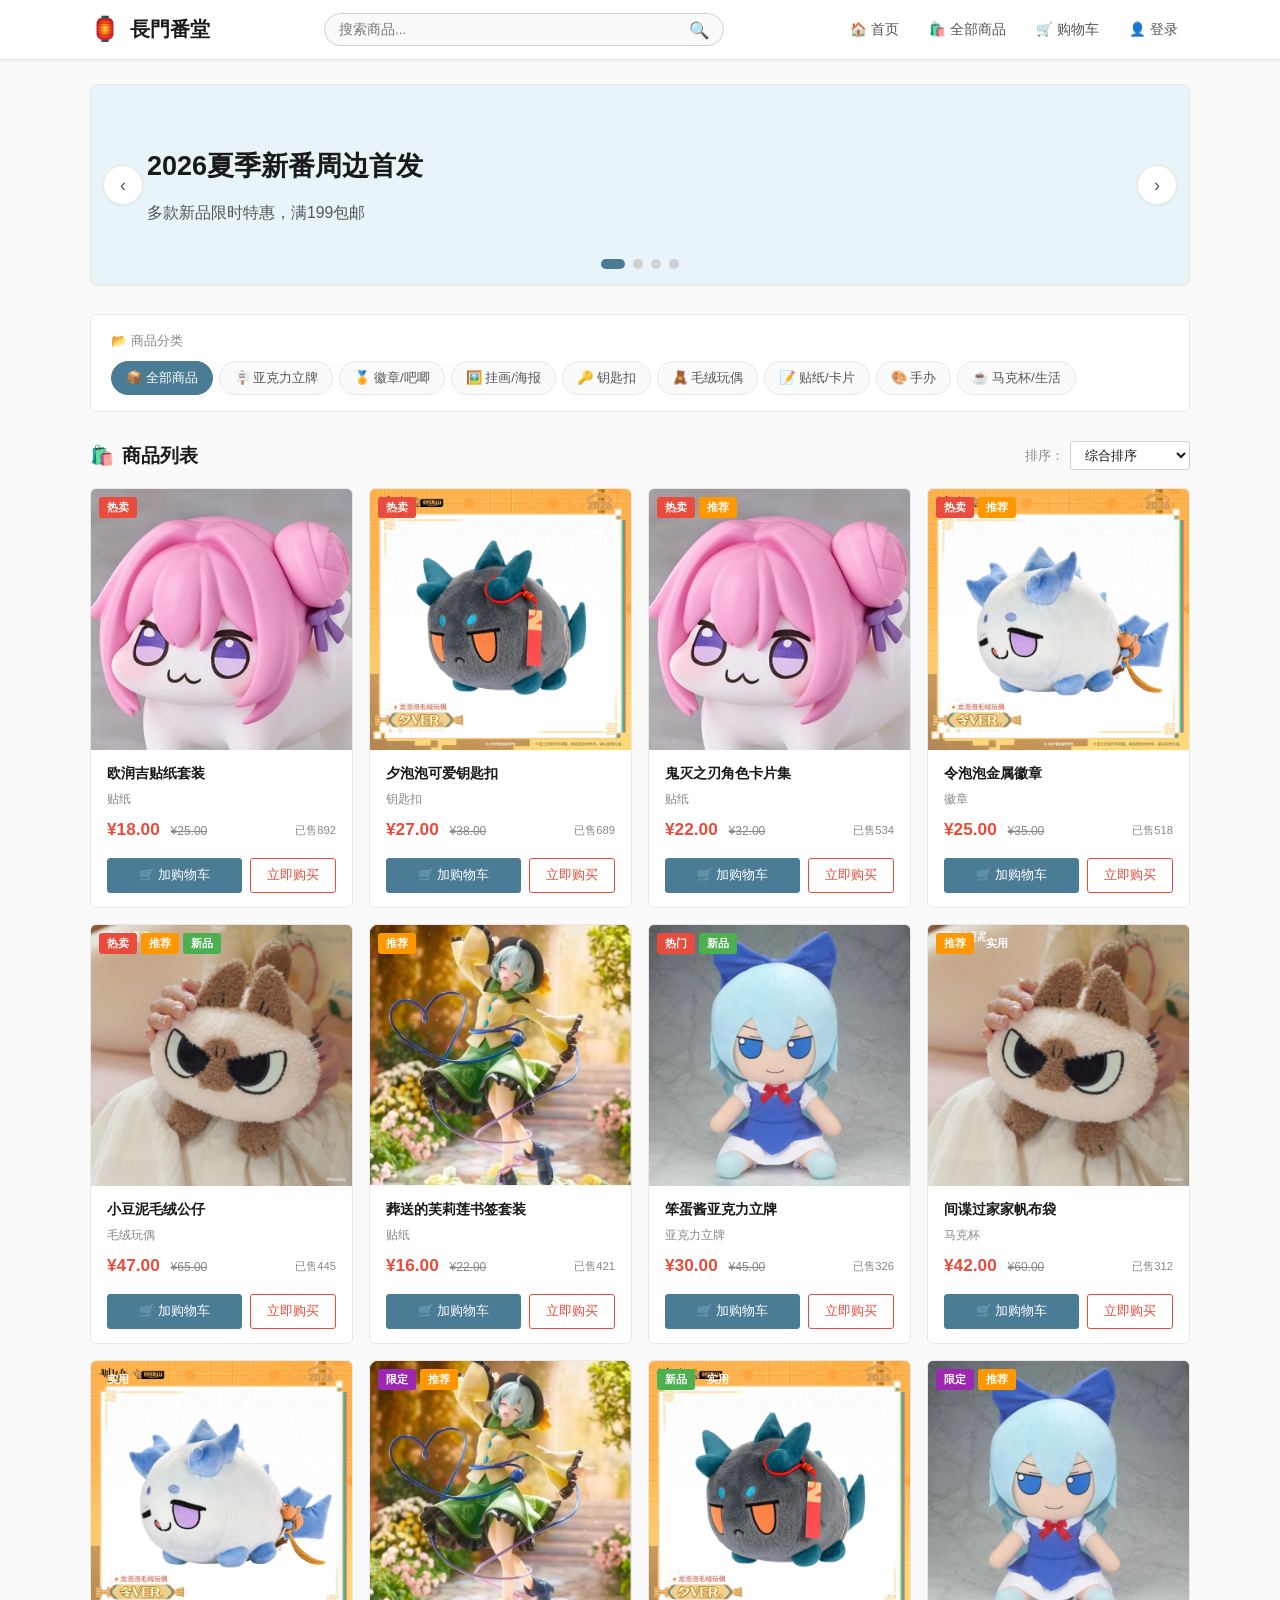
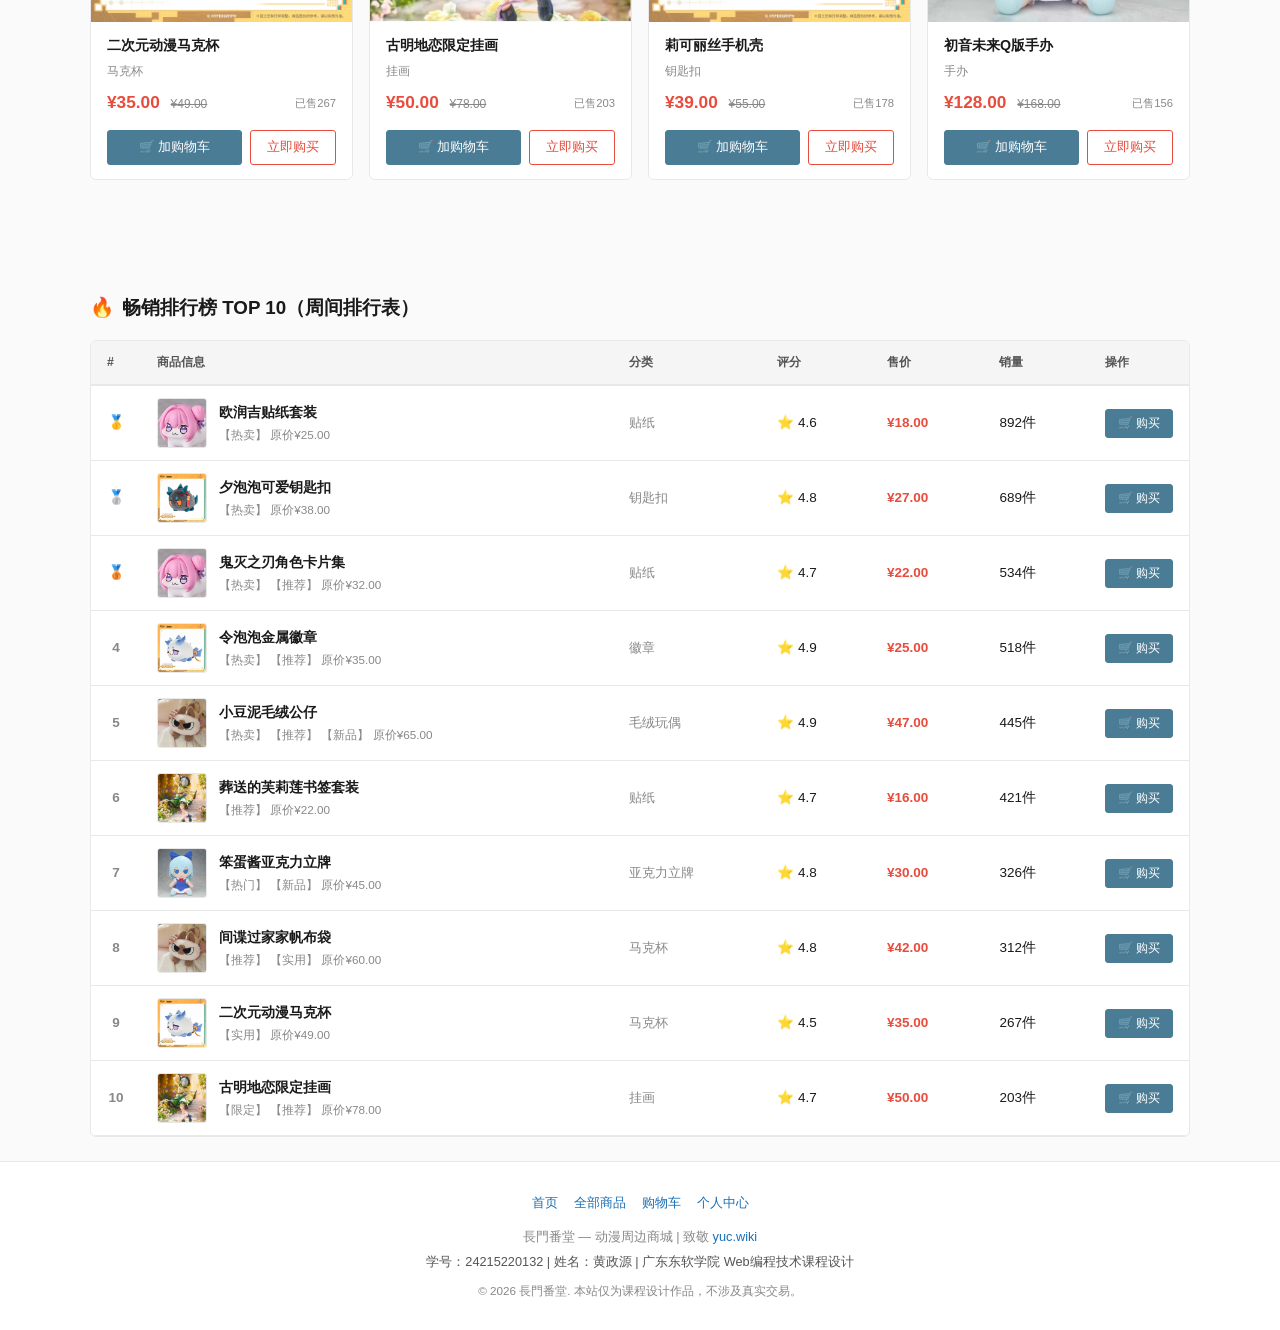
==== index.html @ 17df3cb1 "Initial commit: 長門番堂动漫周边商城 - Web编程技术课程设计 完成功能： - 首页（轮播图、搜索、分类导航、商品网格、畅销排行榜） - 登录/注册（表单验证、合法性校验） - 商品" ====
<!DOCTYPE html>
<html lang="zh-CN">
<head>
    <meta charset="UTF-8">
    <meta name="viewport" content="width=device-width, initial-scale=1.0">
    <title>長門番堂 — 动漫周边商城</title>
    <meta name="description" content="長門番堂 - 二次元动漫周边商城，提供亚克力立牌、徽章、挂画、手办等动漫周边商品。学号：24215220132 姓名：黄政源">
    <link rel="stylesheet" href="css/style.css">
</head>
<body>

    <!-- 顶部导航栏 -->
    <header class="site-header">
        <div class="header-inner"></div>
    </header>

    <!-- 主内容区 -->
    <main class="main-content">

        <!-- 轮播图区域 -->
        <section class="carousel-section">
            <div class="carousel" id="mainCarousel">
                <div class="carousel-track" id="carouselTrack"></div>
                <button class="carousel-btn prev" id="carouselPrev" aria-label="上一张">‹</button>
                <button class="carousel-btn next" id="carouselNext" aria-label="下一张">›</button>
                <div class="carousel-dots" id="carouselDots"></div>
            </div>
        </section>

        <!-- 分类导航 -->
        <section class="category-nav">
            <h3>📂 商品分类</h3>
            <div class="category-list" id="categoryList"></div>
        </section>

        <!-- 商品展示区 -->
        <section id="products">
            <div class="section-header">
                <span class="section-title"><span class="icon">🛍️</span> 商品列表</span>
                <div class="sort-bar">
                    <span>排序：</span>
                    <select id="sortSelect">
                        <option value="default">综合排序</option>
                        <option value="sales">销量优先</option>
                        <option value="rating">评分最高</option>
                        <option value="price-asc">价格从低到高</option>
                        <option value="price-desc">价格从高到低</option>
                        <option value="newest">最新上架</option>
                    </select>
                </div>
            </div>
            <div class="product-grid" id="productGrid"></div>
            <div id="loadMoreArea" style="text-align:center; padding: 20px;"></div>
        </section>

        <!-- 畅销榜（表格视图 - yuc.wiki风格） -->
        <section style="margin-top: 40px;" id="hotRanking">
            <div class="section-header">
                <span class="section-title"><span class="icon">🔥</span> 畅销排行榜 TOP 10（周间排行表）</span>
            </div>
            <div class="product-table-view">
                <table>
                    <thead>
                        <tr>
                            <th style="width:50px;">#</th>
                            <th>商品信息</th>
                            <th>分类</th>
                            <th>评分</th>
                            <th>售价</th>
                            <th>销量</th>
                            <th style="width:100px;">操作</th>
                        </tr>
                    </thead>
                    <tbody id="rankingTableBody"></tbody>
                </table>
            </div>
        </section>
    </main>

    <!-- 页脚 -->
    <footer class="site-footer">
        <div class="footer-inner"></div>
    </footer>

    <!-- JavaScript -->
    <script src="js/data.js"></script>
    <script src="js/cart.js"></script>
    <script src="js/main.js"></script>
    <script>
    /**
     * 長門番堂 — 首页逻辑
     * 学号：24215220132  姓名：黄政源
     */
    document.addEventListener('DOMContentLoaded', function() {
        // ========== 轮播图 ==========
        const carouselTrack = document.getElementById('carouselTrack');
        const carouselDots = document.getElementById('carouselDots');
        let currentSlide = 0;

        function renderCarousel() {
            carouselTrack.innerHTML = BANNERS.map((b, i) => `
                <div class="carousel-slide" style="background:${b.bg};" data-link="${b.link}" data-index="${i}">
                    <h2>${b.title}</h2>
                    <p>${b.subtitle}</p>
                </div>
            `).join('');

            carouselDots.innerHTML = BANNERS.map((_, i) => `
                <button class="carousel-dot ${i === 0 ? 'active' : ''}" data-index="${i}" aria-label="第${i+1}张"></button>
            `).join('');

            // 点击跳转
            carouselTrack.querySelectorAll('.carousel-slide').forEach(slide => {
                slide.addEventListener('click', () => {
                    const link = slide.dataset.link;
                    if (link) {
                        if (link.startsWith('pages/')) {
                            window.location.href = link;
                        } else if (link.startsWith('#')) {
                            window.location.hash = link;
                        }
                    }
                });
            });

            // 圆点点击
            carouselDots.querySelectorAll('.carousel-dot').forEach(dot => {
                dot.addEventListener('click', function() {
                    goToSlide(parseInt(this.dataset.index));
                });
            });
        }

        function goToSlide(index) {
            currentSlide = index;
            carouselTrack.style.transform = `translateX(-${currentSlide * 100}%)`;
            carouselDots.querySelectorAll('.carousel-dot').forEach((d, i) => {
                d.classList.toggle('active', i === currentSlide);
            });
        }

        document.getElementById('carouselPrev').addEventListener('click', () => {
            currentSlide = (currentSlide - 1 + BANNERS.length) % BANNERS.length;
            goToSlide(currentSlide);
        });

        document.getElementById('carouselNext').addEventListener('click', () => {
            currentSlide = (currentSlide + 1) % BANNERS.length;
            goToSlide(currentSlide);
        });

        // 自动轮播
        setInterval(() => {
            currentSlide = (currentSlide + 1) % BANNERS.length;
            goToSlide(currentSlide);
        }, 4500);

        renderCarousel();

        // ========== 分类导航 ==========
        const categoryList = document.getElementById('categoryList');
        let activeCategory = 'all';

        // 从URL获取搜索参数
        const urlParams = new URLSearchParams(window.location.search);
        const searchParam = urlParams.get('search') || '';

        function renderCategories() {
            categoryList.innerHTML = CATEGORIES.map(c => `
                <button class="${activeCategory === c.id ? 'active' : ''}" data-category="${c.id}">
                    ${c.icon} ${c.name}
                </button>
            `).join('');

            categoryList.querySelectorAll('button').forEach(btn => {
                btn.addEventListener('click', function() {
                    activeCategory = this.dataset.category;
                    renderCategories();
                    renderProducts();
                });
            });
        }

        renderCategories();

        // ========== 商品网格 ==========
        const productGrid = document.getElementById('productGrid');
        const sortSelect = document.getElementById('sortSelect');

        function renderProducts() {
            const sortBy = sortSelect.value;
            const products = getProducts(activeCategory, searchParam, sortBy);

            if (products.length === 0) {
                productGrid.innerHTML = `
                    <div style="grid-column:1/-1;text-align:center;padding:60px 20px;color:var(--text-muted);">
                        <div style="font-size:3rem;margin-bottom:16px;">🔍</div>
                        <p style="font-size:1.1rem;">没有找到匹配的商品</p>
                        <p style="font-size:0.9rem;margin-top:4px;">请尝试其他关键词或分类</p>
                    </div>`;
                return;
            }

            productGrid.innerHTML = products.map(p => {
                const inCart = cart.has(p.id);
                const tagMap = {
                    '热门': 'hot',
                    '热卖': 'hot',
                    '新品': 'new',
                    '推荐': 'rec',
                    '限定': 'limited'
                };

                let discountPercent = Math.round((1 - p.price / p.originalPrice) * 100);
                // Ensure discount is at least 1 and at most 99
                if (discountPercent < 1) discountPercent = 1;
                if (discountPercent > 99) discountPercent = 99;

                return `
                <div class="product-card" data-id="${p.id}" onclick="window.location.href='pages/product.html?id=${p.id}'">
                    <div class="card-img">
                        <img src="${p.image}" alt="${p.name}" loading="lazy" onerror="this.src='data:image/svg+xml,<svg xmlns=%22http://www.w3.org/2000/svg%22 width=%22200%22 height=%22200%22><rect fill=%22%23f5f5f5%22 width=%22200%22 height=%22200%22/><text x=%2250%25%22 y=%2250%25%22 text-anchor=%22middle%22 dy=%22.3em%22 fill=%22%23aaa%22 font-size=%2214%22>暂无图片</text></svg>'">
                        <div class="card-tags">
                            ${p.tags.map(t => `<span class="card-tag ${tagMap[t] || ''}">${t}</span>`).join('')}
                        </div>
                    </div>
                    <div class="card-body">
                        <div class="card-name">${p.name}</div>
                        <div class="card-category">${p.category}</div>
                        <div class="card-footer">
                            <span class="card-price">
                                ¥${p.price.toFixed(2)}
                                <span class="original">¥${p.originalPrice.toFixed(2)}</span>
                            </span>
                            <span class="card-sales">已售${p.sales}</span>
                        </div>
                    </div>
                    <div class="card-actions" onclick="event.stopPropagation();">
                        <button class="btn-add-cart ${inCart ? 'in-cart' : ''}"
                                onclick="handleAddToCart(${p.id}, this)"
                                title="${inCart ? '已在购物车中' : '加入购物车'}">
                            ${inCart ? '✓ 已加入' : '🛒 加购物车'}
                        </button>
                        <button class="btn-buy-now" onclick="quickBuy(${p.id})">立即购买</button>
                    </div>
                </div>`;
            }).join('');
        }

        // 加到购物车处理函数（全局作用域）
        window.handleAddToCart = function(productId, btn) {
            cart.add(productId);
            toast.success('已加入购物车 🛒');
            btn.textContent = '✓ 已加入';
            btn.classList.add('in-cart');
            updateCartBadge();
        };

        sortSelect.addEventListener('change', renderProducts);

        // 如果URL有搜索参数，填入搜索框
        if (searchParam) {
            const searchInput = document.getElementById('headerSearchInput');
            if (searchInput) {
                searchInput.value = searchParam;
            }
        }

        renderProducts();

        // ========== 畅销排行榜（yuc.wiki表格风格） ==========
        function renderRanking() {
            const top10 = getHotProducts(10);
            const tbody = document.getElementById('rankingTableBody');

            tbody.innerHTML = top10.map((p, i) => `
                <tr onclick="window.location.href='pages/product.html?id=${p.id}'" style="cursor:pointer;">
                    <td style="text-align:center;font-weight:700;color:${i < 3 ? 'var(--danger)' : 'var(--text-muted)'};">
                        ${i < 3 ? ['🥇','🥈','🥉'][i] : (i + 1)}
                    </td>
                    <td>
                        <div class="td-product">
                            <img src="${p.image}" alt="${p.name}" loading="lazy" onerror="this.style.display='none'">
                            <div class="info">
                                <div class="name">${p.name}</div>
                                <div class="meta">
                                    ${p.tags.map(t => `【${t}】`).join(' ')}
                                    原价¥${p.originalPrice.toFixed(2)}
                                </div>
                            </div>
                        </div>
                    </td>
                    <td class="td-category">${p.category}</td>
                    <td>⭐ ${p.rating}</td>
                    <td class="td-price">¥${p.price.toFixed(2)}</td>
                    <td>${p.sales}件</td>
                    <td>
                        <button class="btn btn-sm btn-primary" onclick="event.stopPropagation();handleAddToCart(${p.id}, this);">
                            🛒 购买
                        </button>
                    </td>
                </tr>
            `).join('');
        }

        renderRanking();

        updateCartBadge();
    });
    </script>
</body>
</html>
---- css/style.css ----
/**
 * 長門番堂 - 动漫周边商城
 * 主样式表 — 致敬 yuc.wiki 的极简风格设计
 * 学号：24215220132  姓名：黄政源
 */

/* ==================== CSS变量与全局重置 ==================== */
:root {
    --bg-primary: #ffffff;
    --bg-secondary: #fafafa;
    --bg-tertiary: #f5f5f5;
    --bg-hover: #f0f0f0;
    --text-primary: #1a1a1a;
    --text-secondary: #555555;
    --text-muted: #888888;
    --text-link: #1a6fb5;
    --text-link-hover: #155a8a;
    --border-light: #e8e8e8;
    --border-medium: #d0d0d0;
    --border-dark: #aaa;
    --accent: #4a7c96;
    --accent-light: #e8f0f5;
    --accent-dark: #3a5f73;
    --success: #4caf50;
    --success-bg: #e8f5e9;
    --warning: #ff9800;
    --warning-bg: #fff3e0;
    --danger: #e74c3c;
    --danger-bg: #fdecea;
    --info: #2196f3;
    --info-bg: #e3f2fd;
    --tag-hot: #e74c3c;
    --tag-new: #4caf50;
    --tag-rec: #ff9800;
    --tag-limited: #9c27b0;
    --shadow-sm: 0 1px 3px rgba(0,0,0,0.06);
    --shadow-md: 0 2px 8px rgba(0,0,0,0.1);
    --shadow-lg: 0 4px 16px rgba(0,0,0,0.12);
    --radius-sm: 3px;
    --radius-md: 6px;
    --radius-lg: 10px;
    --font-sans: -apple-system, BlinkMacSystemFont, "Segoe UI", "PingFang SC", "Microsoft YaHei", "Hiragino Sans GB", sans-serif;
    --font-mono: "SF Mono", "Consolas", "Monaco", monospace;
    --max-width: 1140px;
    --header-height: 60px;
}

* {
    margin: 0;
    padding: 0;
    box-sizing: border-box;
}

html {
    font-size: 15px;
    scroll-behavior: smooth;
}

body {
    font-family: var(--font-sans);
    background: var(--bg-secondary);
    color: var(--text-primary);
    line-height: 1.6;
    min-height: 100vh;
    display: flex;
    flex-direction: column;
}

a {
    color: var(--text-link);
    text-decoration: none;
    transition: color 0.2s;
}

a:hover {
    color: var(--text-link-hover);
}

img {
    max-width: 100%;
    height: auto;
    vertical-align: middle;
}

ul, ol {
    list-style: none;
}

input, button, select, textarea {
    font-family: inherit;
    font-size: inherit;
}

/* ==================== 顶部导航栏 ==================== */
.site-header {
    background: var(--bg-primary);
    border-bottom: 1px solid var(--border-light);
    position: sticky;
    top: 0;
    z-index: 1000;
    height: var(--header-height);
    box-shadow: var(--shadow-sm);
}

.header-inner {
    max-width: var(--max-width);
    margin: 0 auto;
    padding: 0 20px;
    display: flex;
    align-items: center;
    justify-content: space-between;
    height: 100%;
}

.site-logo {
    display: flex;
    align-items: center;
    gap: 10px;
    font-size: 1.3rem;
    font-weight: 700;
    color: var(--text-primary);
    white-space: nowrap;
}

.site-logo .logo-icon {
    font-size: 1.6rem;
}

.site-logo:hover {
    color: var(--accent);
}

/* 搜索框 */
.header-search {
    flex: 0 1 400px;
    margin: 0 20px;
    position: relative;
}

.header-search input {
    width: 100%;
    padding: 8px 40px 8px 14px;
    border: 1px solid var(--border-medium);
    border-radius: 20px;
    background: var(--bg-secondary);
    font-size: 0.9rem;
    outline: none;
    transition: all 0.2s;
}

.header-search input:focus {
    border-color: var(--accent);
    background: var(--bg-primary);
    box-shadow: 0 0 0 3px var(--accent-light);
}

.header-search button {
    position: absolute;
    right: 4px;
    top: 50%;
    transform: translateY(-50%);
    background: none;
    border: none;
    cursor: pointer;
    font-size: 1.1rem;
    padding: 6px 10px;
    color: var(--text-muted);
    border-radius: 50%;
    transition: all 0.2s;
}

.header-search button:hover {
    color: var(--accent);
    background: var(--accent-light);
}

/* 导航菜单 */
.header-nav {
    display: flex;
    align-items: center;
    gap: 6px;
}

.header-nav a,
.header-nav .nav-btn {
    display: flex;
    align-items: center;
    gap: 4px;
    padding: 8px 12px;
    border-radius: var(--radius-sm);
    color: var(--text-secondary);
    font-size: 0.9rem;
    transition: all 0.2s;
    white-space: nowrap;
}

.header-nav a:hover,
.header-nav .nav-btn:hover {
    background: var(--bg-hover);
    color: var(--text-primary);
}

.header-nav .cart-link {
    position: relative;
}

.cart-count {
    position: absolute;
    top: 2px;
    right: 2px;
    background: var(--danger);
    color: #fff;
    font-size: 0.7rem;
    min-width: 18px;
    height: 18px;
    line-height: 18px;
    text-align: center;
    border-radius: 9px;
    padding: 0 5px;
    display: none;
}

.user-menu {
    position: relative;
}

.user-menu .dropdown {
    display: none;
    position: absolute;
    top: 100%;
    right: 0;
    background: var(--bg-primary);
    border: 1px solid var(--border-light);
    border-radius: var(--radius-md);
    box-shadow: var(--shadow-lg);
    min-width: 160px;
    padding: 6px 0;
    z-index: 100;
}

.user-menu:hover .dropdown {
    display: block;
}

.user-menu .dropdown a {
    display: block;
    padding: 8px 16px;
    font-size: 0.9rem;
    color: var(--text-secondary);
}

.user-menu .dropdown a:hover {
    background: var(--bg-hover);
    color: var(--text-primary);
}

.user-menu .dropdown .divider {
    height: 1px;
    background: var(--border-light);
    margin: 6px 0;
}

/* 移动端菜单按钮 */
.menu-toggle {
    display: none;
    background: none;
    border: none;
    font-size: 1.5rem;
    cursor: pointer;
    color: var(--text-primary);
    padding: 4px;
}

/* ==================== 主内容区 ==================== */
.main-content {
    flex: 1;
    max-width: var(--max-width);
    margin: 0 auto;
    padding: 24px 20px;
    width: 100%;
}

/* 面包屑导航 */
.breadcrumb {
    display: flex;
    align-items: center;
    gap: 8px;
    font-size: 0.85rem;
    color: var(--text-muted);
    margin-bottom: 20px;
    flex-wrap: wrap;
}

.breadcrumb a {
    color: var(--text-link);
}

.breadcrumb span {
    color: var(--text-muted);
}

/* ==================== 轮播图 ==================== */
.carousel-section {
    margin-bottom: 28px;
}

.carousel {
    position: relative;
    border-radius: var(--radius-md);
    overflow: hidden;
    background: var(--bg-primary);
    border: 1px solid var(--border-light);
}

.carousel-track {
    display: flex;
    transition: transform 0.5s cubic-bezier(0.25, 0.1, 0.25, 1);
}

.carousel-slide {
    min-width: 100%;
    padding: 48px 56px;
    cursor: pointer;
    min-height: 200px;
    display: flex;
    flex-direction: column;
    justify-content: center;
}

.carousel-slide h2 {
    font-size: 1.8rem;
    font-weight: 700;
    margin-bottom: 12px;
    color: var(--text-primary);
}

.carousel-slide p {
    font-size: 1.05rem;
    color: var(--text-secondary);
    max-width: 500px;
}

.carousel-btn {
    position: absolute;
    top: 50%;
    transform: translateY(-50%);
    width: 40px;
    height: 40px;
    border-radius: 50%;
    border: 1px solid var(--border-light);
    background: var(--bg-primary);
    cursor: pointer;
    font-size: 1.2rem;
    display: flex;
    align-items: center;
    justify-content: center;
    color: var(--text-secondary);
    transition: all 0.2s;
    z-index: 10;
    box-shadow: var(--shadow-sm);
}

.carousel-btn:hover {
    background: var(--bg-hover);
    color: var(--accent);
    border-color: var(--accent);
}

.carousel-btn.prev { left: 12px; }
.carousel-btn.next { right: 12px; }

.carousel-dots {
    position: absolute;
    bottom: 16px;
    left: 50%;
    transform: translateX(-50%);
    display: flex;
    gap: 8px;
}

.carousel-dot {
    width: 10px;
    height: 10px;
    border-radius: 50%;
    background: var(--border-medium);
    border: none;
    cursor: pointer;
    transition: all 0.3s;
    padding: 0;
}

.carousel-dot.active {
    background: var(--accent);
    width: 24px;
    border-radius: 5px;
}

/* ==================== 分类导航 ==================== */
.category-nav {
    margin-bottom: 28px;
    background: var(--bg-primary);
    border: 1px solid var(--border-light);
    border-radius: var(--radius-md);
    padding: 16px 20px;
}

.category-nav h3 {
    font-size: 0.85rem;
    color: var(--text-muted);
    margin-bottom: 10px;
    font-weight: 500;
}

.category-list {
    display: flex;
    flex-wrap: wrap;
    gap: 6px;
}

.category-list a,
.category-list button {
    display: inline-flex;
    align-items: center;
    gap: 4px;
    padding: 7px 14px;
    border-radius: 20px;
    font-size: 0.88rem;
    color: var(--text-secondary);
    background: var(--bg-secondary);
    border: 1px solid var(--border-light);
    cursor: pointer;
    transition: all 0.2s;
}

.category-list a:hover,
.category-list button:hover {
    background: var(--accent-light);
    color: var(--accent);
    border-color: var(--accent);
}

.category-list a.active,
.category-list button.active {
    background: var(--accent);
    color: #fff;
    border-color: var(--accent);
}

/* ==================== 商品表格（yuc.wiki风格） ==================== */
.section-header {
    display: flex;
    align-items: center;
    justify-content: space-between;
    margin-bottom: 16px;
    flex-wrap: wrap;
    gap: 10px;
}

.section-title {
    font-size: 1.25rem;
    font-weight: 700;
    color: var(--text-primary);
    display: flex;
    align-items: center;
    gap: 8px;
}

.section-title .icon {
    font-size: 1.3rem;
}

.sort-bar {
    display: flex;
    align-items: center;
    gap: 6px;
    font-size: 0.85rem;
    color: var(--text-muted);
}

.sort-bar select {
    padding: 5px 10px;
    border: 1px solid var(--border-medium);
    border-radius: var(--radius-sm);
    background: var(--bg-primary);
    color: var(--text-primary);
    cursor: pointer;
    font-size: 0.85rem;
}

/* 商品网格 */
.product-grid {
    display: grid;
    grid-template-columns: repeat(auto-fill, minmax(240px, 1fr));
    gap: 16px;
    margin-bottom: 32px;
}

/* 商品卡片 */
.product-card {
    background: var(--bg-primary);
    border: 1px solid var(--border-light);
    border-radius: var(--radius-md);
    overflow: hidden;
    transition: all 0.25s;
    cursor: pointer;
}

.product-card:hover {
    box-shadow: var(--shadow-md);
    transform: translateY(-2px);
    border-color: var(--border-medium);
}

.product-card .card-img {
    position: relative;
    aspect-ratio: 1;
    overflow: hidden;
    background: var(--bg-tertiary);
}

.product-card .card-img img {
    width: 100%;
    height: 100%;
    object-fit: cover;
    transition: transform 0.4s;
}

.product-card:hover .card-img img {
    transform: scale(1.05);
}

.product-card .card-tags {
    position: absolute;
    top: 8px;
    left: 8px;
    display: flex;
    gap: 4px;
}

.card-tag {
    padding: 2px 8px;
    border-radius: 3px;
    font-size: 0.72rem;
    font-weight: 600;
    color: #fff;
}

.card-tag.hot { background: var(--tag-hot); }
.card-tag.new { background: var(--tag-new); }
.card-tag.rec { background: var(--tag-rec); }
.card-tag.limited { background: var(--tag-limited); }

.product-card .card-body {
    padding: 14px 16px;
}

.product-card .card-name {
    font-size: 0.95rem;
    font-weight: 600;
    color: var(--text-primary);
    margin-bottom: 6px;
    line-height: 1.4;
    display: -webkit-box;
    -webkit-line-clamp: 2;
    -webkit-box-orient: vertical;
    overflow: hidden;
}

.product-card .card-category {
    font-size: 0.78rem;
    color: var(--text-muted);
    margin-bottom: 8px;
}

.product-card .card-footer {
    display: flex;
    align-items: center;
    justify-content: space-between;
}

.product-card .card-price {
    font-size: 1.15rem;
    font-weight: 700;
    color: var(--danger);
}

.product-card .card-price .original {
    font-size: 0.8rem;
    color: var(--text-muted);
    text-decoration: line-through;
    margin-left: 6px;
    font-weight: 400;
}

.product-card .card-sales {
    font-size: 0.75rem;
    color: var(--text-muted);
}

.product-card .card-actions {
    padding: 0 16px 14px;
    display: flex;
    gap: 8px;
}

.btn-add-cart {
    flex: 1;
    padding: 8px 0;
    background: var(--accent);
    color: #fff;
    border: 1px solid var(--accent);
    border-radius: var(--radius-sm);
    cursor: pointer;
    font-size: 0.85rem;
    font-weight: 500;
    transition: all 0.2s;
    text-align: center;
}

.btn-add-cart:hover {
    background: var(--accent-dark);
}

.btn-add-cart.in-cart {
    background: var(--bg-primary);
    color: var(--accent);
    border-color: var(--accent);
}

.btn-buy-now {
    padding: 8px 16px;
    background: var(--bg-primary);
    color: var(--danger);
    border: 1px solid var(--danger);
    border-radius: var(--radius-sm);
    cursor: pointer;
    font-size: 0.85rem;
    transition: all 0.2s;
}

.btn-buy-now:hover {
    background: var(--danger);
    color: #fff;
}

/* ==================== 商品表格视图（yuc.wiki核心风格） ==================== */
.product-table-view {
    background: var(--bg-primary);
    border: 1px solid var(--border-light);
    border-radius: var(--radius-md);
    overflow: hidden;
}

.product-table-view table {
    width: 100%;
    border-collapse: collapse;
    font-size: 0.9rem;
}

.product-table-view thead {
    background: var(--bg-tertiary);
}

.product-table-view th {
    padding: 12px 16px;
    text-align: left;
    font-weight: 600;
    color: var(--text-secondary);
    font-size: 0.82rem;
    border-bottom: 2px solid var(--border-light);
    white-space: nowrap;
}

.product-table-view td {
    padding: 12px 16px;
    border-bottom: 1px solid var(--border-light);
    vertical-align: middle;
}

.product-table-view tbody tr {
    transition: background 0.15s;
    cursor: pointer;
}

.product-table-view tbody tr:hover {
    background: var(--bg-hover);
}

.product-table-view .td-product {
    display: flex;
    align-items: center;
    gap: 12px;
}

.product-table-view .td-product img {
    width: 50px;
    height: 50px;
    object-fit: cover;
    border-radius: var(--radius-sm);
    border: 1px solid var(--border-light);
}

.product-table-view .td-product .info .name {
    font-weight: 600;
    color: var(--text-primary);
    margin-bottom: 2px;
}

.product-table-view .td-product .info .name a {
    color: var(--text-link);
}

.product-table-view .td-product .info .meta {
    font-size: 0.78rem;
    color: var(--text-muted);
}

.product-table-view .td-price {
    font-weight: 600;
    color: var(--danger);
    white-space: nowrap;
}

.product-table-view .td-category {
    color: var(--text-muted);
    font-size: 0.85rem;
}

/* ==================== 通用按钮样式 ==================== */
.btn {
    display: inline-flex;
    align-items: center;
    justify-content: center;
    gap: 6px;
    padding: 10px 22px;
    border-radius: var(--radius-sm);
    border: 1px solid transparent;
    cursor: pointer;
    font-size: 0.9rem;
    font-weight: 500;
    transition: all 0.2s;
    text-align: center;
    white-space: nowrap;
}

.btn-primary {
    background: var(--accent);
    color: #fff;
    border-color: var(--accent);
}

.btn-primary:hover {
    background: var(--accent-dark);
    border-color: var(--accent-dark);
}

.btn-danger {
    background: var(--danger);
    color: #fff;
    border-color: var(--danger);
}

.btn-danger:hover {
    background: #c0392b;
}

.btn-outline {
    background: var(--bg-primary);
    color: var(--accent);
    border-color: var(--accent);
}

.btn-outline:hover {
    background: var(--accent-light);
}

.btn-success {
    background: var(--success);
    color: #fff;
    border-color: var(--success);
}

.btn-sm {
    padding: 5px 12px;
    font-size: 0.82rem;
}

.btn-lg {
    padding: 14px 32px;
    font-size: 1.05rem;
}

.btn-block {
    display: flex;
    width: 100%;
}

.btn:disabled {
    opacity: 0.5;
    cursor: not-allowed;
}

/* ==================== 表单样式 ==================== */
.form-group {
    margin-bottom: 18px;
}

.form-group label {
    display: block;
    margin-bottom: 6px;
    font-weight: 500;
    font-size: 0.9rem;
    color: var(--text-primary);
}

.form-group label .required {
    color: var(--danger);
    margin-left: 2px;
}

.form-control {
    width: 100%;
    padding: 10px 14px;
    border: 1px solid var(--border-medium);
    border-radius: var(--radius-sm);
    background: var(--bg-primary);
    color: var(--text-primary);
    font-size: 0.9rem;
    transition: all 0.2s;
    outline: none;
}

.form-control:focus {
    border-color: var(--accent);
    box-shadow: 0 0 0 3px var(--accent-light);
}

.form-control.error {
    border-color: var(--danger);
    box-shadow: 0 0 0 3px var(--danger-bg);
}

.form-error {
    font-size: 0.8rem;
    color: var(--danger);
    margin-top: 4px;
    display: none;
}

.form-error.show {
    display: block;
}

.form-row {
    display: grid;
    grid-template-columns: repeat(auto-fit, minmax(200px, 1fr));
    gap: 16px;
}

textarea.form-control {
    min-height: 80px;
    resize: vertical;
}

/* ==================== 页面标题区 ==================== */
.page-hero {
    background: var(--bg-primary);
    border: 1px solid var(--border-light);
    border-radius: var(--radius-md);
    padding: 28px 32px;
    margin-bottom: 24px;
    text-align: center;
}

.page-hero h1 {
    font-size: 1.6rem;
    font-weight: 700;
    margin-bottom: 8px;
}

.page-hero p {
    color: var(--text-muted);
    font-size: 0.95rem;
}

/* ==================== 认证页面（登录/注册） ==================== */
.auth-page {
    min-height: calc(100vh - var(--header-height) - 80px);
    display: flex;
    align-items: center;
    justify-content: center;
    padding: 40px 20px;
}

.auth-card {
    background: var(--bg-primary);
    border: 1px solid var(--border-light);
    border-radius: var(--radius-lg);
    padding: 36px 32px;
    width: 100%;
    max-width: 440px;
    box-shadow: var(--shadow-md);
}

.auth-card .auth-logo {
    text-align: center;
    margin-bottom: 24px;
}

.auth-card .auth-logo .icon {
    font-size: 2.5rem;
}

.auth-card .auth-logo h2 {
    font-size: 1.3rem;
    margin-top: 8px;
    font-weight: 700;
}

.auth-card .auth-tabs {
    display: flex;
    border-bottom: 2px solid var(--border-light);
    margin-bottom: 24px;
}

.auth-card .auth-tab {
    flex: 1;
    padding: 10px;
    text-align: center;
    cursor: pointer;
    font-weight: 600;
    color: var(--text-muted);
    border-bottom: 2px solid transparent;
    margin-bottom: -2px;
    transition: all 0.2s;
    background: none;
    border-top: none;
    border-left: none;
    border-right: none;
    font-size: 0.95rem;
}

.auth-card .auth-tab.active {
    color: var(--accent);
    border-bottom-color: var(--accent);
}

.auth-form {
    display: none;
}

.auth-form.active {
    display: block;
}

.auth-form .btn {
    margin-top: 8px;
}

.auth-form .auth-footer {
    text-align: center;
    margin-top: 16px;
    font-size: 0.85rem;
    color: var(--text-muted);
}

/* ==================== 商品详情页 ==================== */
.product-detail {
    display: grid;
    grid-template-columns: 1fr 1fr;
    gap: 32px;
    background: var(--bg-primary);
    border: 1px solid var(--border-light);
    border-radius: var(--radius-md);
    padding: 28px;
    margin-bottom: 28px;
}

.product-detail .detail-gallery {
    border-radius: var(--radius-md);
    overflow: hidden;
    background: var(--bg-tertiary);
    aspect-ratio: 1;
    display: flex;
    align-items: center;
    justify-content: center;
}

.product-detail .detail-gallery img {
    max-width: 100%;
    max-height: 100%;
    object-fit: contain;
}

.product-detail .detail-info h1 {
    font-size: 1.5rem;
    font-weight: 700;
    margin-bottom: 12px;
}

.product-detail .detail-meta {
    display: flex;
    gap: 16px;
    margin-bottom: 16px;
    font-size: 0.85rem;
    color: var(--text-muted);
    flex-wrap: wrap;
}

.product-detail .detail-price-area {
    background: var(--bg-tertiary);
    padding: 16px;
    border-radius: var(--radius-sm);
    margin-bottom: 20px;
}

.product-detail .detail-price-area .current-price {
    font-size: 2rem;
    font-weight: 700;
    color: var(--danger);
}

.product-detail .detail-price-area .original-price {
    font-size: 1rem;
    color: var(--text-muted);
    text-decoration: line-through;
    margin-left: 10px;
}

.product-detail .detail-price-area .discount {
    display: inline-block;
    background: var(--danger-bg);
    color: var(--danger);
    padding: 2px 8px;
    border-radius: 3px;
    font-size: 0.8rem;
    margin-left: 10px;
    font-weight: 600;
}

.product-detail .detail-specs {
    margin-bottom: 20px;
}

.product-detail .detail-specs h3 {
    font-size: 0.95rem;
    margin-bottom: 8px;
    color: var(--text-secondary);
}

.product-detail .detail-specs ul {
    list-style: none;
}

.product-detail .detail-specs li {
    padding: 4px 0;
    font-size: 0.88rem;
    color: var(--text-secondary);
    border-bottom: 1px dotted var(--border-light);
}

.product-detail .detail-quantity {
    display: flex;
    align-items: center;
    gap: 12px;
    margin-bottom: 20px;
}

.quantity-input {
    display: flex;
    align-items: center;
    border: 1px solid var(--border-medium);
    border-radius: var(--radius-sm);
    overflow: hidden;
}

.quantity-input button {
    width: 36px;
    height: 36px;
    border: none;
    background: var(--bg-tertiary);
    cursor: pointer;
    font-size: 1.1rem;
    transition: background 0.2s;
    display: flex;
    align-items: center;
    justify-content: center;
    color: var(--text-primary);
}

.quantity-input button:hover {
    background: var(--border-light);
}

.quantity-input input {
    width: 50px;
    height: 36px;
    border: none;
    border-left: 1px solid var(--border-light);
    border-right: 1px solid var(--border-light);
    text-align: center;
    font-size: 0.95rem;
    outline: none;
}

.product-detail .detail-actions {
    display: flex;
    gap: 12px;
}

/* 商品详情信息表（yuc.wiki表格风格） */
.detail-table-section {
    background: var(--bg-primary);
    border: 1px solid var(--border-light);
    border-radius: var(--radius-md);
    overflow: hidden;
    margin-bottom: 28px;
}

.detail-table-section h3 {
    padding: 16px 20px;
    font-size: 1rem;
    background: var(--bg-tertiary);
    border-bottom: 1px solid var(--border-light);
}

.detail-table-section .info-table {
    width: 100%;
    border-collapse: collapse;
}

.detail-table-section .info-table td {
    padding: 10px 20px;
    border-bottom: 1px solid var(--border-light);
    font-size: 0.9rem;
}

.detail-table-section .info-table td:first-child {
    width: 120px;
    font-weight: 600;
    color: var(--text-secondary);
    background: var(--bg-secondary);
}

/* ==================== 购物车页面 ==================== */
.cart-page .cart-table {
    width: 100%;
    border-collapse: collapse;
    background: var(--bg-primary);
    border: 1px solid var(--border-light);
    border-radius: var(--radius-md);
    overflow: hidden;
}

.cart-page .cart-table th,
.cart-page .cart-table td {
    padding: 14px 16px;
    text-align: left;
    border-bottom: 1px solid var(--border-light);
}

.cart-page .cart-table th {
    background: var(--bg-tertiary);
    font-weight: 600;
    font-size: 0.85rem;
    color: var(--text-secondary);
}

.cart-page .cart-table .col-check { width: 40px; }
.cart-page .cart-table .col-product { width: auto; }
.cart-page .cart-table .col-price { width: 120px; }
.cart-page .cart-table .col-qty { width: 130px; }
.cart-page .cart-table .col-subtotal { width: 120px; }
.cart-page .cart-table .col-action { width: 80px; }

.cart-page .cart-product {
    display: flex;
    align-items: center;
    gap: 12px;
}

.cart-page .cart-product img {
    width: 64px;
    height: 64px;
    object-fit: cover;
    border-radius: var(--radius-sm);
    border: 1px solid var(--border-light);
}

.cart-page .cart-product .name {
    font-weight: 600;
    color: var(--text-link);
}

.cart-page .cart-summary {
    background: var(--bg-primary);
    border: 1px solid var(--border-light);
    border-radius: var(--radius-md);
    padding: 24px;
    margin-top: 20px;
    display: flex;
    justify-content: flex-end;
    align-items: center;
    gap: 24px;
    flex-wrap: wrap;
}

.cart-page .cart-summary .total-info {
    text-align: right;
}

.cart-page .cart-summary .total-label {
    font-size: 0.85rem;
    color: var(--text-muted);
    margin-bottom: 4px;
}

.cart-page .cart-summary .total-amount {
    font-size: 1.6rem;
    font-weight: 700;
    color: var(--danger);
}

.cart-empty {
    text-align: center;
    padding: 60px 20px;
    color: var(--text-muted);
}

.cart-empty .icon {
    font-size: 3rem;
    margin-bottom: 16px;
}

.cart-empty h3 {
    font-size: 1.2rem;
    margin-bottom: 8px;
    color: var(--text-primary);
}

/* ==================== 结算页面 ==================== */
.checkout-page {
    display: grid;
    grid-template-columns: 1.3fr 1fr;
    gap: 24px;
}

.checkout-section {
    background: var(--bg-primary);
    border: 1px solid var(--border-light);
    border-radius: var(--radius-md);
    padding: 24px;
}

.checkout-section h3 {
    font-size: 1.05rem;
    font-weight: 700;
    margin-bottom: 18px;
    padding-bottom: 10px;
    border-bottom: 1px solid var(--border-light);
}

.payment-methods {
    display: grid;
    grid-template-columns: repeat(2, 1fr);
    gap: 10px;
}

.payment-method {
    padding: 14px;
    border: 2px solid var(--border-light);
    border-radius: var(--radius-md);
    cursor: pointer;
    text-align: center;
    transition: all 0.2s;
}

.payment-method:hover {
    border-color: var(--accent);
}

.payment-method.selected {
    border-color: var(--accent);
    background: var(--accent-light);
}

.payment-method .pm-icon {
    font-size: 1.5rem;
    margin-bottom: 4px;
}

.payment-method .pm-name {
    font-size: 0.85rem;
    font-weight: 500;
}

.order-summary {
    background: var(--bg-primary);
    border: 1px solid var(--border-light);
    border-radius: var(--radius-md);
    padding: 24px;
    position: sticky;
    top: calc(var(--header-height) + 20px);
}

.order-summary h3 {
    font-size: 1.05rem;
    font-weight: 700;
    margin-bottom: 16px;
    padding-bottom: 10px;
    border-bottom: 1px solid var(--border-light);
}

.order-summary .summary-item {
    display: flex;
    align-items: center;
    gap: 10px;
    padding: 10px 0;
    border-bottom: 1px solid var(--border-light);
}

.order-summary .summary-item img {
    width: 48px;
    height: 48px;
    object-fit: cover;
    border-radius: var(--radius-sm);
}

.order-summary .summary-item .info {
    flex: 1;
    font-size: 0.85rem;
}

.order-summary .summary-item .info .name {
    font-weight: 500;
    margin-bottom: 2px;
}

.order-summary .summary-item .info .meta {
    color: var(--text-muted);
    font-size: 0.78rem;
}

.order-summary .summary-totals {
    margin-top: 16px;
}

.order-summary .summary-totals .row {
    display: flex;
    justify-content: space-between;
    padding: 6px 0;
    font-size: 0.9rem;
}

.order-summary .summary-totals .row.total {
    font-size: 1.2rem;
    font-weight: 700;
    border-top: 2px solid var(--border-light);
    padding-top: 12px;
    margin-top: 8px;
    color: var(--danger);
}

/* ==================== 订单页面 ==================== */
.order-card {
    background: var(--bg-primary);
    border: 1px solid var(--border-light);
    border-radius: var(--radius-md);
    margin-bottom: 16px;
    overflow: hidden;
}

.order-card .order-header {
    display: flex;
    justify-content: space-between;
    align-items: center;
    padding: 14px 20px;
    background: var(--bg-tertiary);
    border-bottom: 1px solid var(--border-light);
    flex-wrap: wrap;
    gap: 8px;
}

.order-card .order-header .order-id {
    font-weight: 600;
    font-size: 0.9rem;
    color: var(--text-secondary);
}

.order-card .order-header .order-time {
    font-size: 0.82rem;
    color: var(--text-muted);
}

.order-status {
    display: inline-block;
    padding: 3px 10px;
    border-radius: 12px;
    font-size: 0.78rem;
    font-weight: 600;
}

.order-status.pending { background: var(--warning-bg); color: var(--warning); }
.order-status.paid { background: var(--info-bg); color: var(--info); }
.order-status.shipped { background: #e8f0fe; color: #1a6fb5; }
.order-status.completed { background: var(--success-bg); color: var(--success); }
.order-status.cancelled { background: var(--bg-tertiary); color: var(--text-muted); }

.order-card .order-items {
    padding: 16px 20px;
}

.order-card .order-item {
    display: flex;
    align-items: center;
    gap: 12px;
    padding: 8px 0;
}

.order-card .order-item img {
    width: 48px;
    height: 48px;
    object-fit: cover;
    border-radius: var(--radius-sm);
}

.order-card .order-item .info {
    flex: 1;
    font-size: 0.88rem;
}

.order-card .order-footer {
    display: flex;
    justify-content: space-between;
    align-items: center;
    padding: 12px 20px;
    background: var(--bg-secondary);
    border-top: 1px solid var(--border-light);
    flex-wrap: wrap;
    gap: 8px;
}

.order-card .order-footer .order-total {
    font-weight: 700;
    font-size: 1rem;
    color: var(--danger);
}

/* ==================== 个人中心 ==================== */
.profile-page {
    display: grid;
    grid-template-columns: 240px 1fr;
    gap: 24px;
}

.profile-sidebar {
    background: var(--bg-primary);
    border: 1px solid var(--border-light);
    border-radius: var(--radius-md);
    padding: 20px;
    height: fit-content;
}

.profile-sidebar .user-avatar {
    text-align: center;
    margin-bottom: 16px;
}

.profile-sidebar .user-avatar .avatar-icon {
    font-size: 3.5rem;
}

.profile-sidebar .user-name {
    font-weight: 700;
    font-size: 1.1rem;
    text-align: center;
    margin-bottom: 4px;
}

.profile-sidebar .user-email {
    font-size: 0.8rem;
    color: var(--text-muted);
    text-align: center;
    margin-bottom: 16px;
}

.profile-nav a {
    display: block;
    padding: 10px 14px;
    border-radius: var(--radius-sm);
    color: var(--text-secondary);
    font-size: 0.9rem;
    transition: all 0.2s;
    margin-bottom: 2px;
}

.profile-nav a:hover,
.profile-nav a.active {
    background: var(--accent-light);
    color: var(--accent);
}

.profile-content {
    background: var(--bg-primary);
    border: 1px solid var(--border-light);
    border-radius: var(--radius-md);
    padding: 24px;
}

.profile-content h3 {
    font-size: 1.1rem;
    margin-bottom: 20px;
    padding-bottom: 10px;
    border-bottom: 1px solid var(--border-light);
}

/* ==================== 页脚 ==================== */
.site-footer {
    background: var(--bg-primary);
    border-top: 1px solid var(--border-light);
    padding: 28px 20px;
    margin-top: auto;
    text-align: center;
    color: var(--text-muted);
    font-size: 0.85rem;
    line-height: 2;
}

.site-footer .student-info {
    font-weight: 500;
    color: var(--text-secondary);
}

.site-footer .footer-links {
    display: flex;
    gap: 16px;
    justify-content: center;
    margin-bottom: 8px;
    flex-wrap: wrap;
}

/* ==================== Toast消息提示 ==================== */
.toast-container {
    position: fixed;
    top: 80px;
    right: 20px;
    z-index: 9999;
    display: flex;
    flex-direction: column;
    gap: 8px;
}

.toast {
    background: var(--bg-primary);
    border: 1px solid var(--border-light);
    border-radius: var(--radius-md);
    padding: 14px 20px;
    box-shadow: var(--shadow-lg);
    display: flex;
    align-items: center;
    gap: 10px;
    min-width: 280px;
    max-width: 400px;
    animation: slideIn 0.3s ease;
    font-size: 0.9rem;
}

.toast.success { border-left: 4px solid var(--success); }
.toast.error { border-left: 4px solid var(--danger); }
.toast.warning { border-left: 4px solid var(--warning); }
.toast.info { border-left: 4px solid var(--info); }

@keyframes slideIn {
    from { transform: translateX(100%); opacity: 0; }
    to { transform: translateX(0); opacity: 1; }
}

/* ==================== 模态框 ==================== */
.modal-overlay {
    position: fixed;
    inset: 0;
    background: rgba(0,0,0,0.4);
    z-index: 2000;
    display: flex;
    align-items: center;
    justify-content: center;
    animation: fadeIn 0.2s;
}

@keyframes fadeIn {
    from { opacity: 0; }
    to { opacity: 1; }
}

.modal {
    background: var(--bg-primary);
    border-radius: var(--radius-lg);
    padding: 32px;
    max-width: 500px;
    width: 90%;
    box-shadow: var(--shadow-lg);
    max-height: 80vh;
    overflow-y: auto;
}

.modal h3 {
    margin-bottom: 20px;
    font-size: 1.2rem;
}

.modal .modal-actions {
    display: flex;
    gap: 10px;
    justify-content: flex-end;
    margin-top: 20px;
}

/* ==================== 响应式设计 ==================== */
@media (max-width: 768px) {
    .header-search {
        display: none;
    }

    .header-nav {
        display: none;
        position: absolute;
        top: var(--header-height);
        left: 0;
        right: 0;
        background: var(--bg-primary);
        border-bottom: 1px solid var(--border-light);
        flex-direction: column;
        padding: 8px 0;
        box-shadow: var(--shadow-md);
        z-index: 999;
    }

    .header-nav.show {
        display: flex;
    }

    .header-nav a,
    .header-nav .nav-btn {
        padding: 12px 20px;
    }

    .header-nav a span {
        display: inline;
    }

    .user-menu .dropdown {
        position: static;
        box-shadow: none;
        border: none;
        padding-left: 20px;
    }

    .menu-toggle {
        display: block;
    }

    .product-detail {
        grid-template-columns: 1fr;
    }

    .checkout-page {
        grid-template-columns: 1fr;
    }

    .profile-page {
        grid-template-columns: 1fr;
    }

    .profile-sidebar {
        display: flex;
        flex-wrap: wrap;
        gap: 10px;
        align-items: center;
        justify-content: center;
        padding: 14px;
    }

    .profile-nav {
        display: flex;
        flex-wrap: wrap;
        gap: 4px;
    }

    .product-grid {
        grid-template-columns: repeat(auto-fill, minmax(160px, 1fr));
        gap: 10px;
    }

    .carousel-slide {
        padding: 28px 24px;
        min-height: 140px;
    }

    .carousel-slide h2 {
        font-size: 1.2rem;
    }

    .cart-page .cart-table {
        font-size: 0.82rem;
    }

    .cart-page .cart-table .col-price,
    .cart-page .cart-table .col-qty {
        width: auto;
    }

    .site-logo {
        font-size: 1.05rem;
    }

    .header-inner {
        padding: 0 12px;
    }
}

@media (max-width: 480px) {
    .product-grid {
        grid-template-columns: repeat(2, 1fr);
        gap: 8px;
    }

    .product-card .card-body {
        padding: 10px;
    }

    .product-card .card-name {
        font-size: 0.82rem;
    }

    .product-card .card-price {
        font-size: 0.95rem;
    }

    .auth-card {
        padding: 24px 16px;
    }

    .btn-lg {
        padding: 12px 20px;
        font-size: 0.95rem;
    }

    .category-list a,
    .category-list button {
        padding: 5px 10px;
        font-size: 0.8rem;
    }
}

/* ==================== 动画与特效 ==================== */
@keyframes pulse {
    0%, 100% { transform: scale(1); }
    50% { transform: scale(1.05); }
}

.btn-add-cart:active {
    animation: pulse 0.2s ease;
}

/* 加载动画 */
.loading {
    text-align: center;
    padding: 40px;
    color: var(--text-muted);
}

.loading::after {
    content: '';
    display: inline-block;
    width: 24px;
    height: 24px;
    border: 2px solid var(--border-medium);
    border-top-color: var(--accent);
    border-radius: 50%;
    animation: spin 0.6s linear infinite;
    margin-left: 8px;
    vertical-align: middle;
}

@keyframes spin {
    to { transform: rotate(360deg); }
}

/* 搜索高亮 */
.search-highlight {
    background: #fff3cd;
    padding: 1px 3px;
    border-radius: 2px;
}

/* 回到顶部按钮 */
.back-to-top {
    position: fixed;
    bottom: 30px;
    right: 30px;
    width: 44px;
    height: 44px;
    border-radius: 50%;
    background: var(--bg-primary);
    border: 1px solid var(--border-light);
    box-shadow: var(--shadow-md);
    cursor: pointer;
    display: none;
    align-items: center;
    justify-content: center;
    font-size: 1.2rem;
    z-index: 999;
    transition: all 0.2s;
    color: var(--text-secondary);
}

.back-to-top:hover {
    background: var(--accent);
    color: #fff;
    border-color: var(--accent);
}

.back-to-top.show {
    display: flex;
}

/* 打印样式 */
@media print {
    .site-header,
    .site-footer,
    .back-to-top,
    .toast-container,
    .btn,
    .carousel-btn,
    .category-nav,
    .header-search { display: none !important; }
    body { background: #fff; }
    .main-content { max-width: 100%; padding: 0; }
}
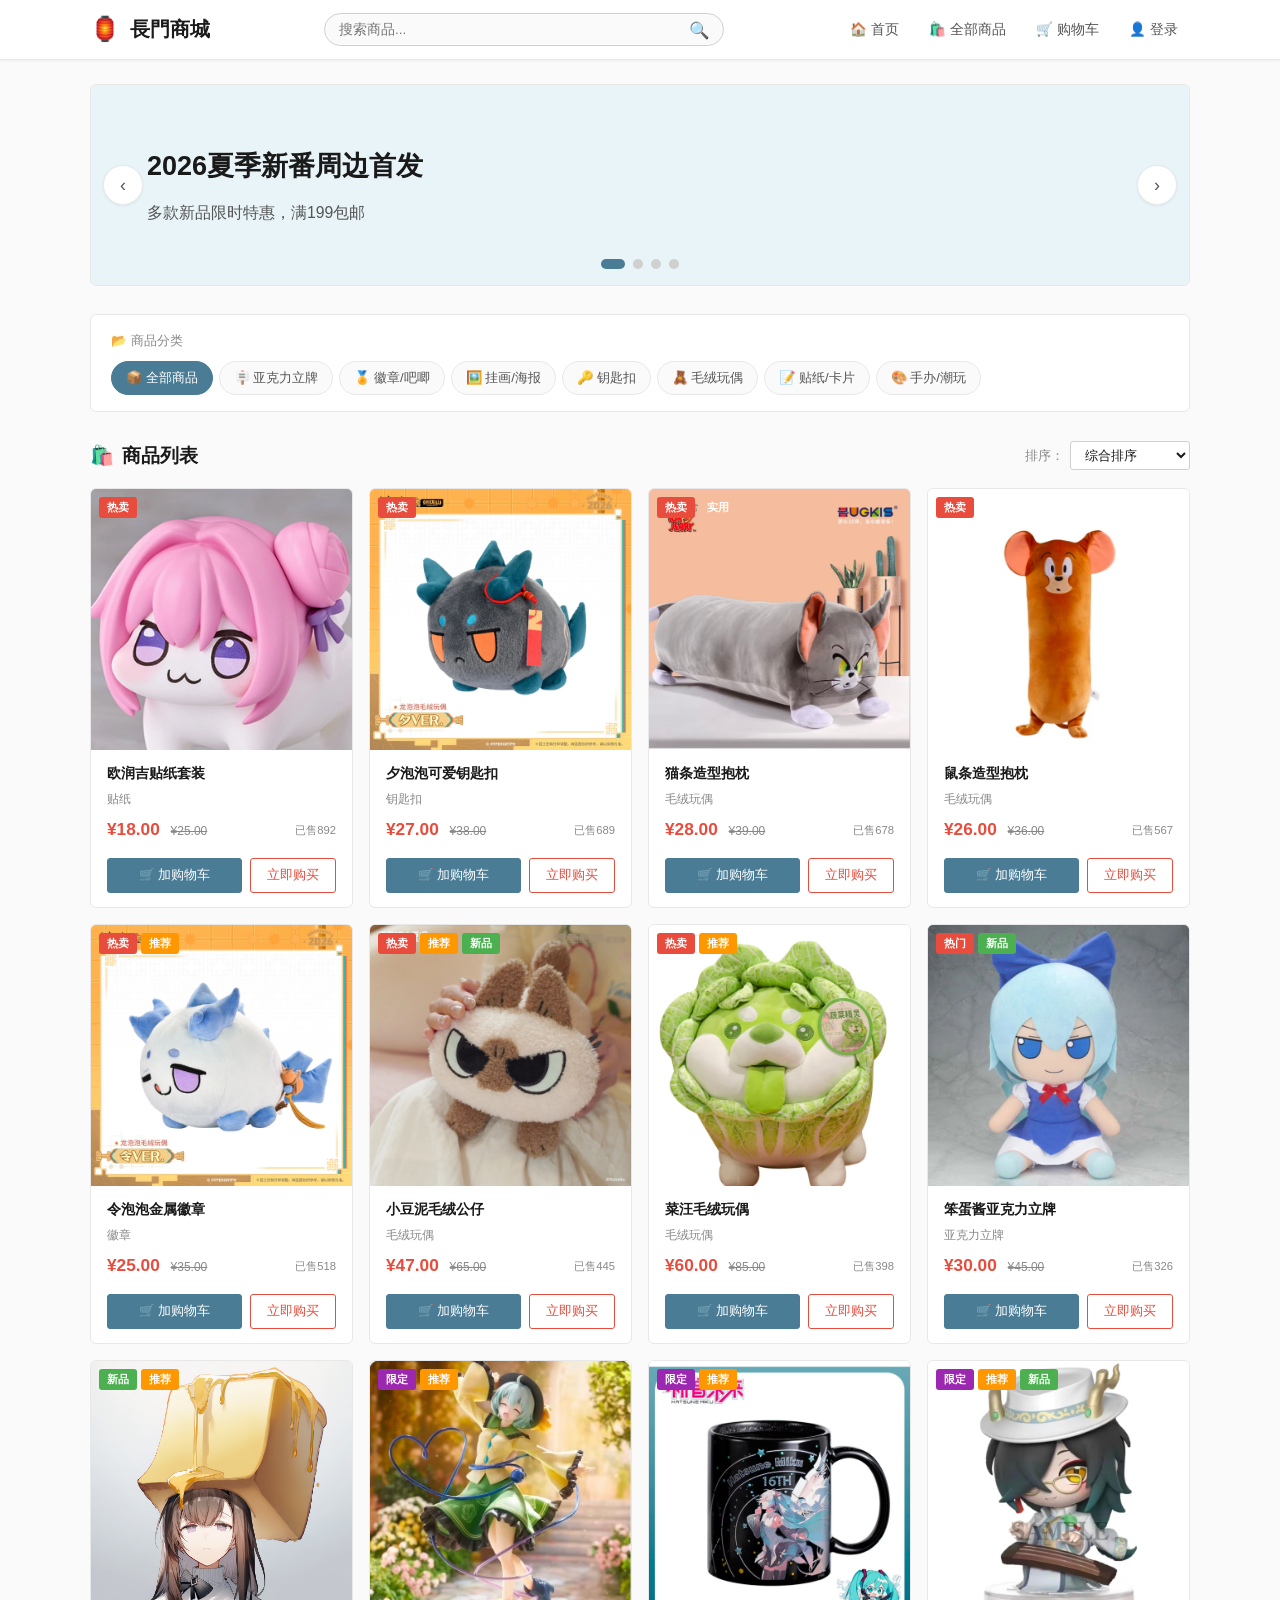
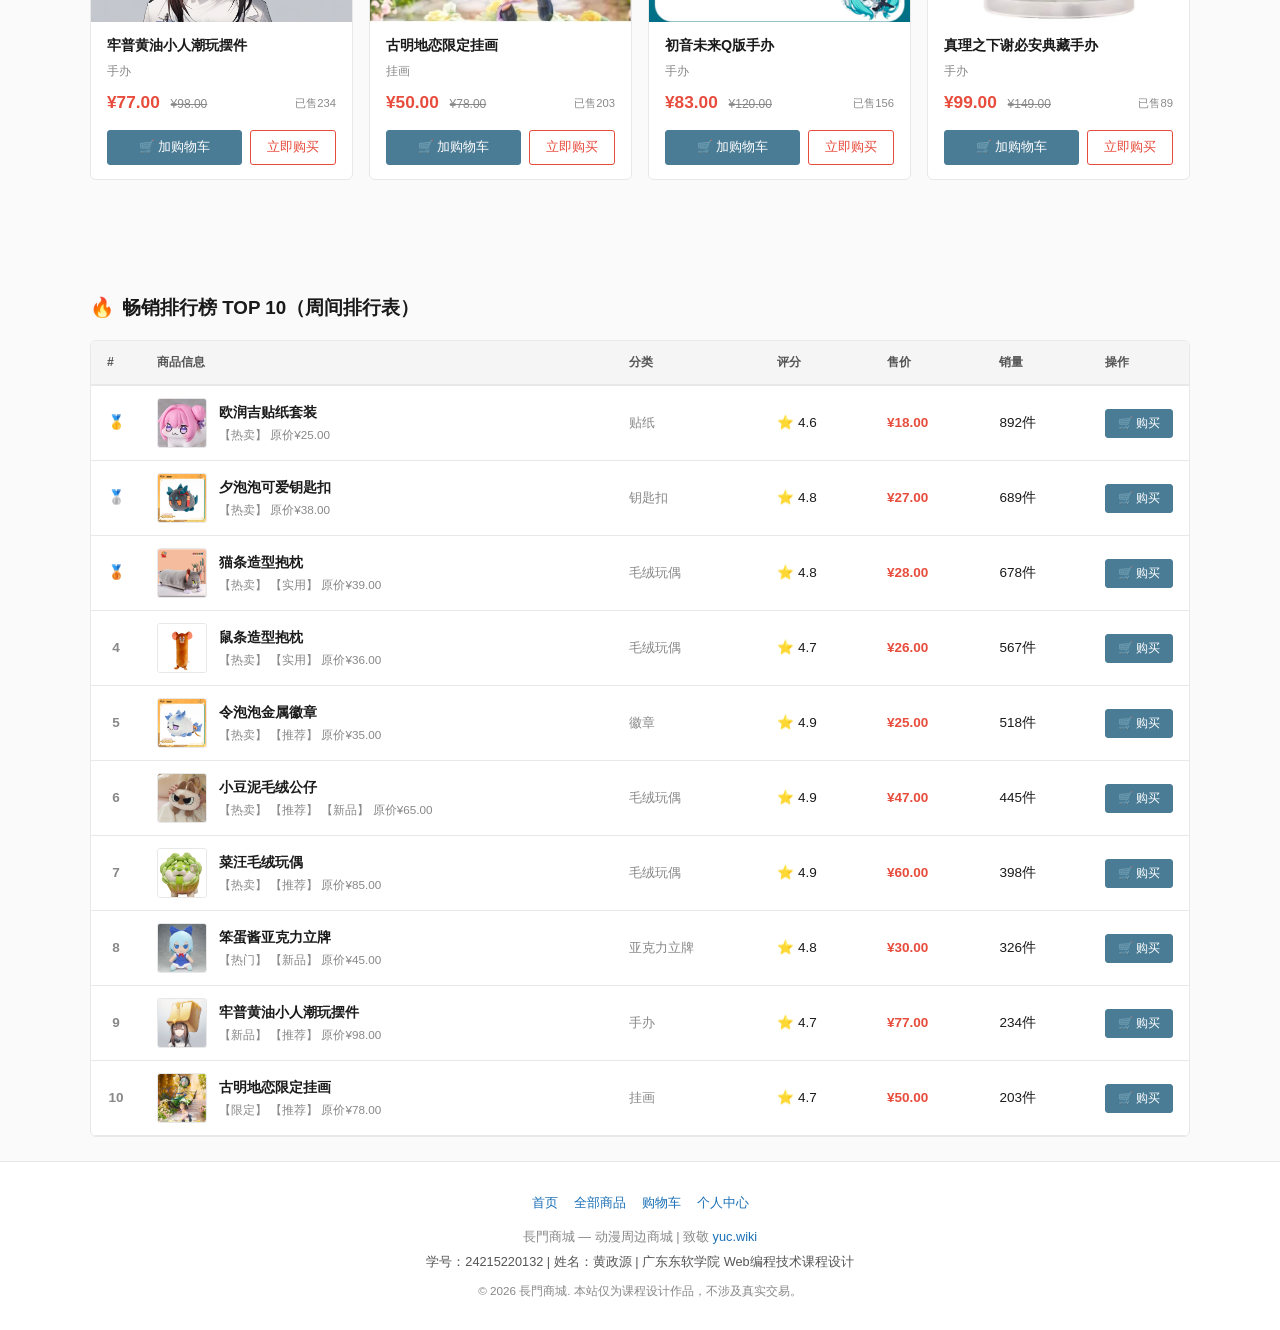
==== commit a50d1d70: "fix: 修复积分系统、替换品牌名、新增积分抵扣与常用地址功能 - 全局替换「長門番堂」为「長門商城」 - 修复每日签到和订单完成后积分不更新的bug - 新增积分变动通知弹窗（非积分页面时弹出） -" ====
--- a/index.html
+++ b/index.html
@@ -3,8 +3,8 @@
 <head>
     <meta charset="UTF-8">
     <meta name="viewport" content="width=device-width, initial-scale=1.0">
-    <title>長門番堂 — 动漫周边商城</title>
-    <meta name="description" content="長門番堂 - 二次元动漫周边商城，提供亚克力立牌、徽章、挂画、手办等动漫周边商品。学号：24215220132 姓名：黄政源">
+    <title>長門商城 — 动漫周边商城</title>
+    <meta name="description" content="長門商城 - 二次元动漫周边商城，提供亚克力立牌、徽章、挂画、手办等动漫周边商品。学号：24215220132 姓名：黄政源">
     <link rel="stylesheet" href="css/style.css">
 </head>
 <body>
@@ -88,7 +88,7 @@
     <script src="js/main.js"></script>
     <script>
     /**
-     * 長門番堂 — 首页逻辑
+     * 長門商城 — 首页逻辑
      * 学号：24215220132  姓名：黄政源
      */
     document.addEventListener('DOMContentLoaded', function() {
--- a/css/style.css
+++ b/css/style.css
@@ -1,5 +1,5 @@
 /**
- * 長門番堂 - 动漫周边商城
+ * 長門商城 - 动漫周边商城
  * 主样式表 — 致敬 yuc.wiki 的极简风格设计
  * 学号：24215220132  姓名：黄政源
  */
@@ -1260,6 +1260,43 @@
     border-bottom: 1px solid var(--border-light);
 }
 
+/* 常用地址标签 */
+.saved-addr-chip {
+    cursor: pointer;
+    padding: 6px 10px;
+    border: 1px solid var(--border-medium);
+    border-radius: 16px;
+    font-size: 0.8rem;
+    background: var(--bg-secondary);
+    transition: all 0.2s;
+    max-width: 100%;
+    overflow: hidden;
+    text-overflow: ellipsis;
+    white-space: nowrap;
+    display: inline-flex;
+    align-items: center;
+    gap: 4px;
+}
+
+.saved-addr-chip:hover {
+    background: var(--accent-light);
+    border-color: var(--accent);
+    color: var(--accent);
+}
+
+.saved-addr-chip .addr-del {
+    color: var(--text-muted);
+    cursor: pointer;
+    font-weight: bold;
+    font-size: 1rem;
+    line-height: 1;
+    padding: 0 2px;
+}
+
+.saved-addr-chip .addr-del:hover {
+    color: var(--danger);
+}
+
 .payment-methods {
     display: grid;
     grid-template-columns: repeat(2, 1fr);
@@ -1837,3 +1874,118 @@
     body { background: #fff; }
     .main-content { max-width: 100%; padding: 0; }
 }
+
+/* ==================== 积分变动通知弹窗 ==================== */
+.points-notification-container {
+    position: fixed;
+    bottom: 30px;
+    right: 30px;
+    z-index: 9998;
+    display: flex;
+    flex-direction: column;
+    gap: 8px;
+}
+
+.points-notification-card {
+    background: var(--bg-primary);
+    border: 1px solid var(--border-light);
+    border-radius: var(--radius-lg);
+    box-shadow: var(--shadow-lg);
+    width: 320px;
+    overflow: hidden;
+    transform: translateX(120%);
+    opacity: 0;
+    transition: all 0.35s cubic-bezier(0.25, 0.1, 0.25, 1);
+}
+
+.points-notification-card.show {
+    transform: translateX(0);
+    opacity: 1;
+}
+
+.points-notification-card.hide {
+    transform: translateX(120%);
+    opacity: 0;
+}
+
+.pn-header {
+    display: flex;
+    align-items: center;
+    gap: 8px;
+    padding: 14px 16px;
+    background: var(--accent-light);
+    border-bottom: 1px solid var(--border-light);
+}
+
+.pn-icon {
+    font-size: 1.2rem;
+}
+
+.pn-title {
+    flex: 1;
+    font-weight: 600;
+    font-size: 0.9rem;
+    color: var(--accent-dark);
+}
+
+.pn-close {
+    background: none;
+    border: none;
+    cursor: pointer;
+    font-size: 1rem;
+    color: var(--text-muted);
+    padding: 2px 6px;
+    border-radius: var(--radius-sm);
+    transition: all 0.2s;
+}
+
+.pn-close:hover {
+    background: var(--bg-hover);
+    color: var(--text-primary);
+}
+
+.pn-body {
+    padding: 16px;
+}
+
+.pn-reason {
+    font-size: 0.85rem;
+    color: var(--text-secondary);
+    margin-bottom: 8px;
+}
+
+.pn-amount {
+    font-size: 1.5rem;
+    font-weight: 700;
+    margin-bottom: 8px;
+}
+
+.pn-amount.positive {
+    color: var(--success);
+}
+
+.pn-amount.negative {
+    color: var(--danger);
+}
+
+.pn-current {
+    font-size: 0.88rem;
+    color: var(--text-secondary);
+}
+
+.pn-footer {
+    padding: 10px 16px;
+    border-top: 1px solid var(--border-light);
+    text-align: center;
+}
+
+@media (max-width: 480px) {
+    .points-notification-container {
+        left: 16px;
+        right: 16px;
+        bottom: 16px;
+    }
+    .points-notification-card {
+        width: 100%;
+    }
+}
